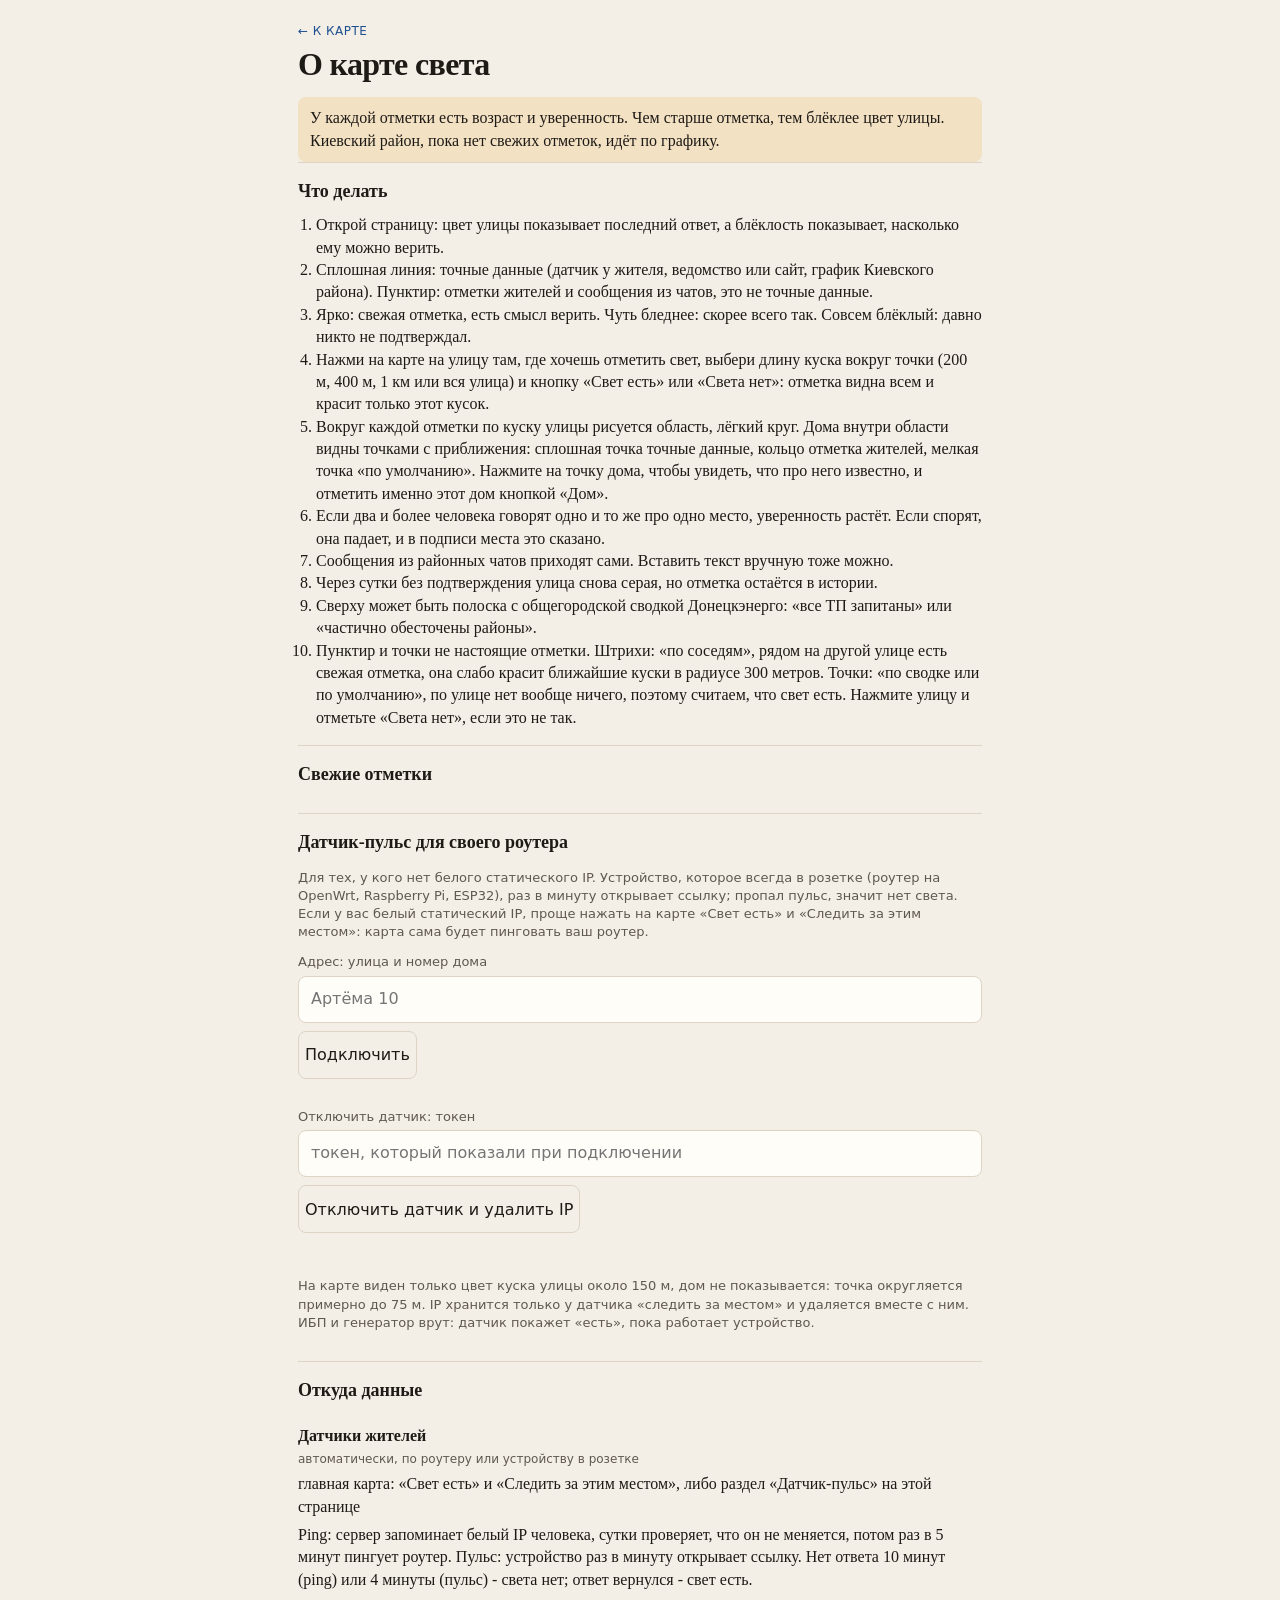
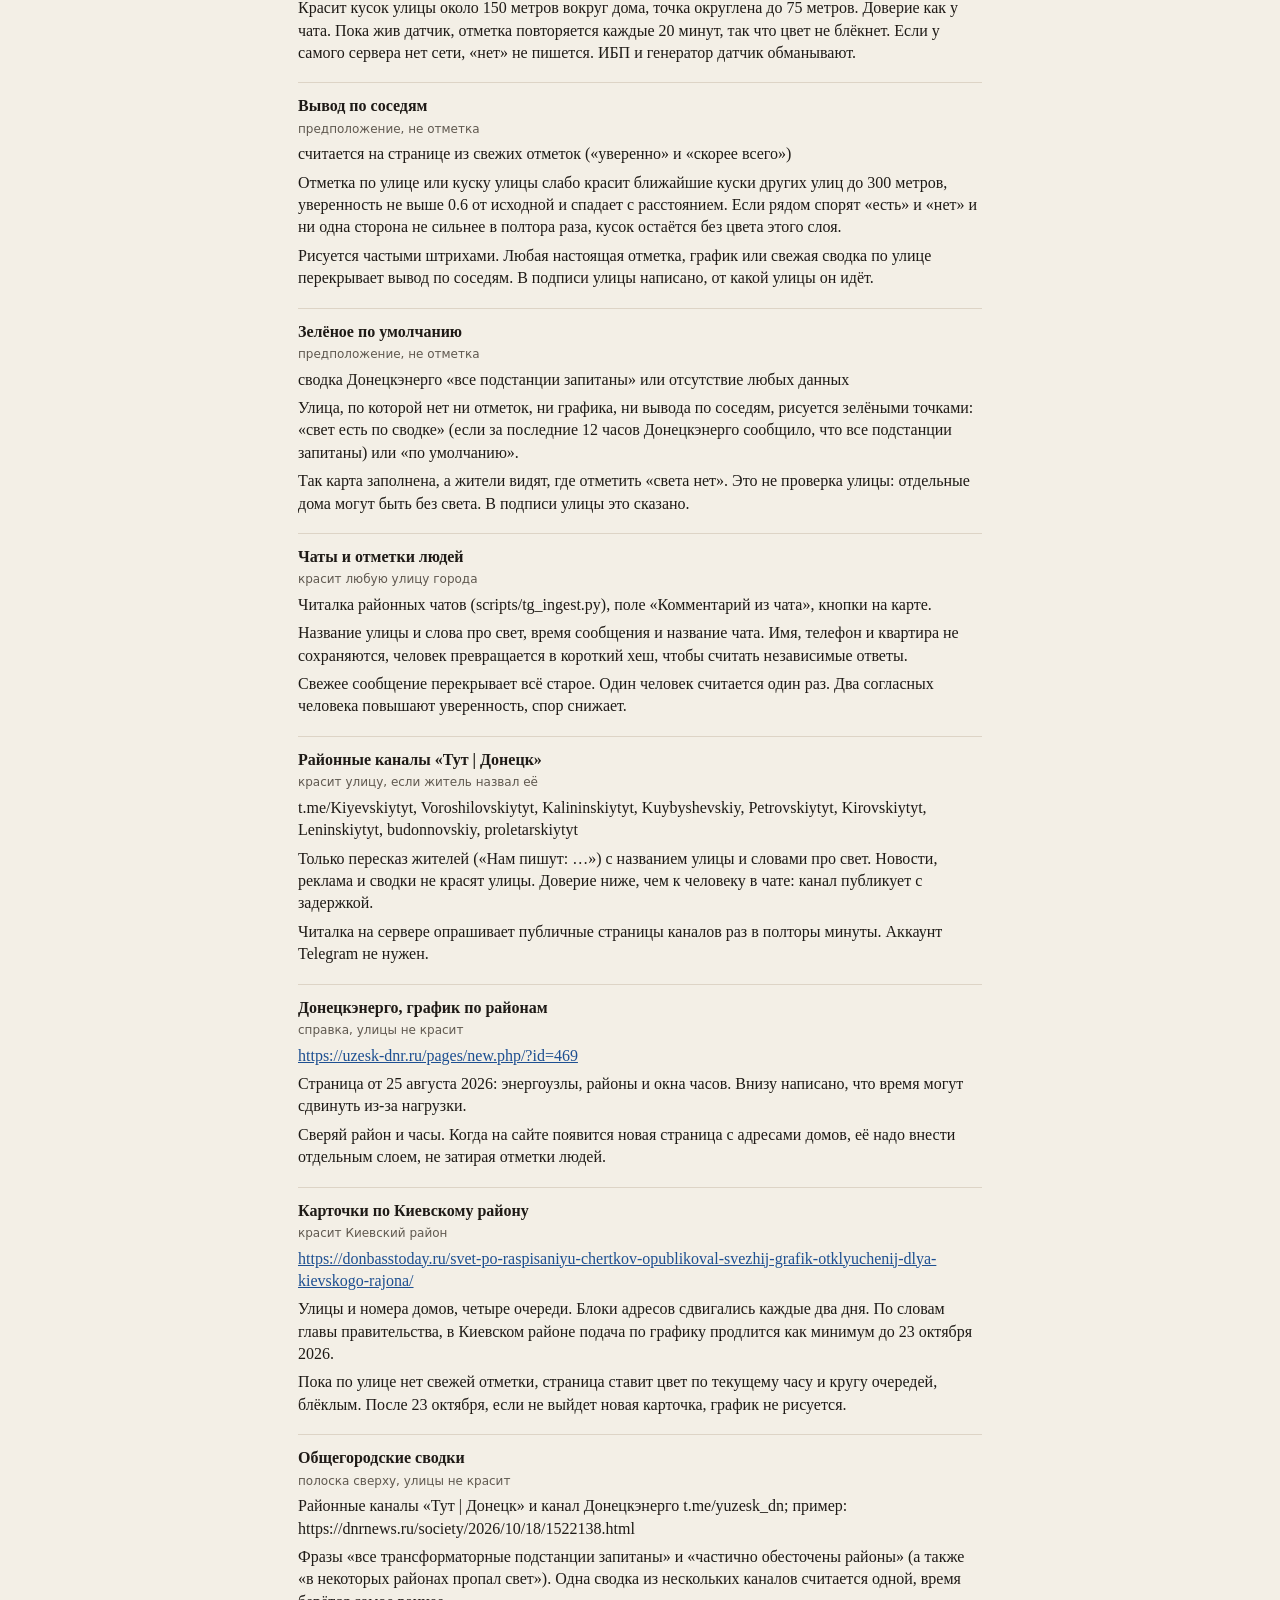
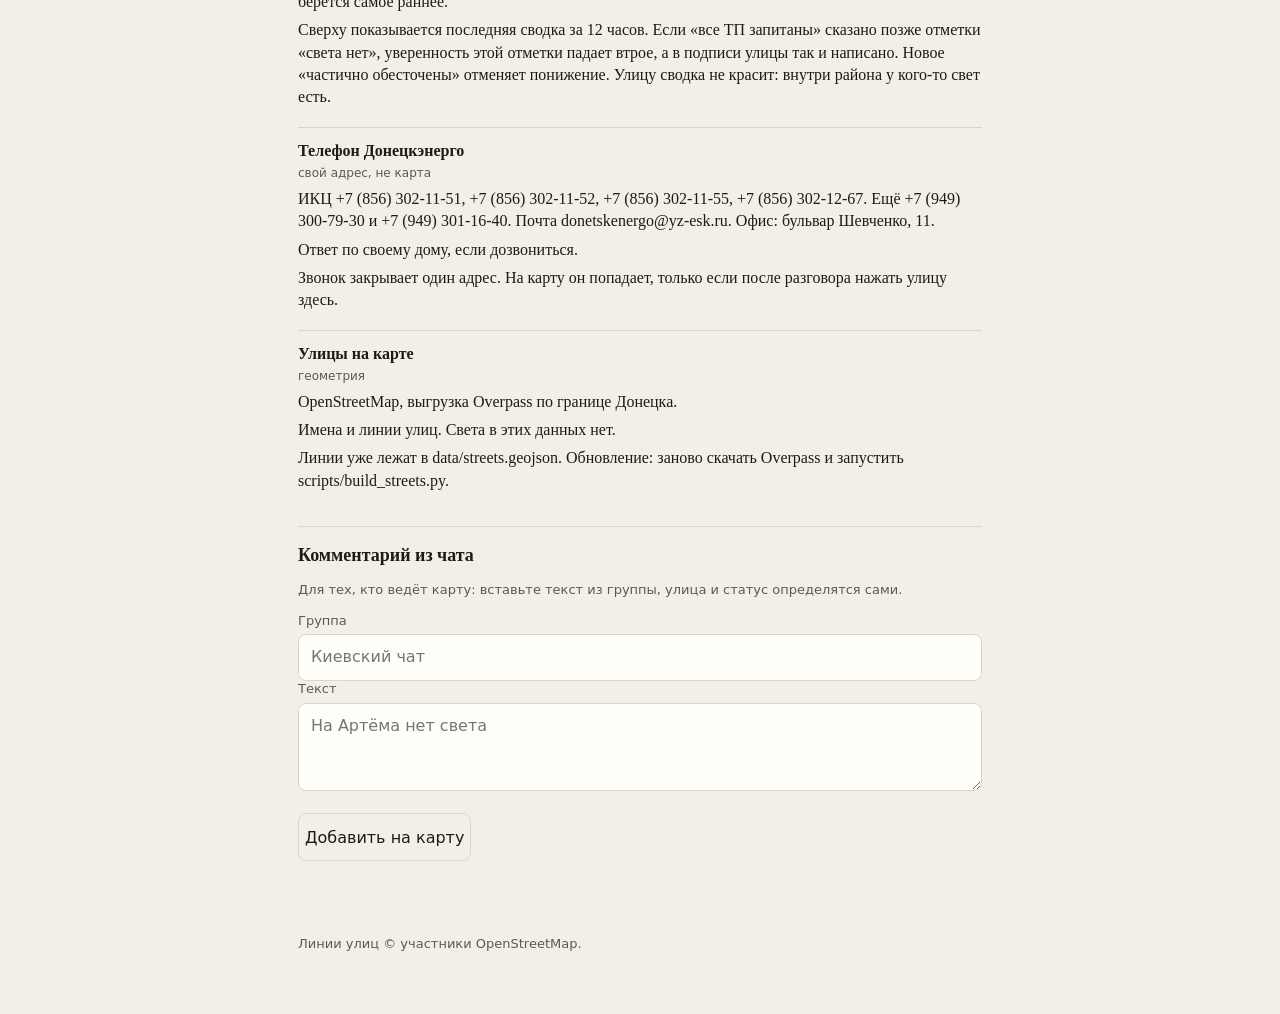
==== about.html @ 813cf858 "сплошная линия для точных данных, пунктир для слов жителей и чатов; области отметок и дома точками О" ====
<!DOCTYPE html>
<html lang="ru">
<head>
  <meta charset="utf-8">
  <meta name="viewport" content="width=device-width, initial-scale=1">
  <meta name="yandex-verification" content="28be99af0fad154b">
  <title>О карте света — Донецк</title>
  <link rel="icon" type="image/png" sizes="120x120" href="/favicon-120.png">
  <link rel="apple-touch-icon" href="/apple-touch-icon.png">
  <link rel="stylesheet" href="styles.css?v=16">
  <script>
    (function(m,e,t,r,i,k,a){m[i]=m[i]||function(){(m[i].a=m[i].a||[]).push(arguments)};
    m[i].l=1*new Date();
    for (var j=0;j<document.scripts.length;j++){if(document.scripts[j].src===r){return;}}
    k=e.createElement(t),a=e.getElementsByTagName(t)[0],k.async=1,k.src=r,a.parentNode.insertBefore(k,a)})
    (window,document,"script","https://mc.yandex.ru/metrika/tag.js","ym");
    ym(113728535,"init",{clickmap:true,trackLinks:true,accurateTrackBounce:true});
  </script>
  <noscript><div><img src="https://mc.yandex.ru/watch/113728535" style="position:absolute;left:-9999px" alt=""></div></noscript>
</head>
<body class="page">
  <article class="about">
    <p class="eyebrow"><a href="./">← К карте</a></p>
    <h1>О карте света</h1>
    <p id="banner" class="banner"></p>

    <section class="block">
      <h2>Что делать</h2>
      <ol id="steps"></ol>
    </section>

    <section class="block">
      <h2>Свежие отметки</h2>
      <ul id="feed" class="feed"></ul>
    </section>

    <section class="block" id="sensor-block">
      <h2>Датчик-пульс для своего роутера</h2>
      <p class="note">Для тех, у кого нет белого статического IP. Устройство, которое всегда в розетке (роутер на OpenWrt, Raspberry Pi, ESP32), раз в минуту открывает ссылку; пропал пульс, значит нет света. Если у вас белый статический IP, проще нажать на карте «Свет есть» и «Следить за этим местом»: карта сама будет пинговать ваш роутер. <span id="sensor-count"></span></p>
      <label class="field" for="sensor-address">Адрес: улица и номер дома</label>
      <input id="sensor-address" type="text" placeholder="Артёма 10" autocomplete="off">
      <button id="sensor-add" type="button" class="btn ghost">Подключить</button>
      <div id="sensor-result" class="note"></div>
      <label class="field" for="sensor-token">Отключить датчик: токен</label>
      <input id="sensor-token" type="text" placeholder="токен, который показали при подключении" autocomplete="off">
      <button id="sensor-remove" type="button" class="btn ghost">Отключить датчик и удалить IP</button>
      <p id="sensor-remove-note" class="note"></p>
      <p class="note">На карте виден только цвет куска улицы около 150 м, дом не показывается: точка округляется примерно до 75 м. IP хранится только у датчика «следить за местом» и удаляется вместе с ним. ИБП и генератор врут: датчик покажет «есть», пока работает устройство.</p>
    </section>

    <section class="block">
      <h2>Откуда данные</h2>
      <div id="sources"></div>
    </section>

    <section class="block">
      <h2>Комментарий из чата</h2>
      <p class="note">Для тех, кто ведёт карту: вставьте текст из группы, улица и статус определятся сами.</p>
      <label class="field" for="source">Группа</label>
      <input id="source" type="text" placeholder="Киевский чат" autocomplete="off">
      <label class="field" for="comment">Текст</label>
      <textarea id="comment" rows="3" placeholder="На Артёма нет света"></textarea>
      <button id="send-comment" type="button" class="btn ghost">Добавить на карту</button>
      <p id="comment-note" class="note"></p>
    </section>

    <p class="foot">Линии улиц © участники OpenStreetMap.</p>
  </article>
  <script src="about.js?v=3"></script>
</body>
</html>
---- styles.css ----
:root {
  color-scheme: light;
  --bg: #f3efe6;
  --ink: #1e1a16;
  --muted: #5f584f;
  --line: #ddd4c6;
  --on: #1b7f4e;
  --off: #b42318;
  --pick: #1d4f91;
  --card: #fffdf8;
}

* { box-sizing: border-box; }

html, body {
  margin: 0;
  height: 100%;
  font: 16px/1.4 "Iowan Old Style", Palatino, "Palatino Linotype", Georgia, serif;
  color: var(--ink);
  background: var(--bg);
}

body {
  display: flex;
  min-height: 100%;
}

#map {
  position: relative;
  flex: 1;
  min-width: 0;
  background: #d7d1c6;
}

.maplibregl-map { font: inherit; }
.legend-overlay {
  position: absolute;
  z-index: 2;
  left: 8px;
  bottom: 28px;
}

aside {
  width: 340px;
  flex: none;
  overflow: auto;
  border-left: 1px solid var(--line);
  background: var(--bg);
}

.mast, .block { padding: 16px 18px; }
.block { border-top: 1px solid var(--line); }

.eyebrow {
  margin: 0;
  color: var(--muted);
  font: 12px/1.2 ui-sans-serif, system-ui, sans-serif;
  letter-spacing: 0.04em;
  text-transform: uppercase;
}

h1 {
  margin: 4px 0 10px;
  font-size: 32px;
  font-weight: 600;
  letter-spacing: -0.02em;
}

h2 {
  margin: 0 0 10px;
  font-size: 18px;
  font-weight: 600;
}

.banner {
  margin: 0;
  padding: 10px 12px;
  background: #f3e1c4;
  border-radius: 8px;
}

.bulletin {
  margin: 8px 0 0;
  padding: 10px 12px;
  border-radius: 8px;
  font: 14px/1.4 ui-sans-serif, system-ui, sans-serif;
}
.bulletin[hidden] { display: none; }
.bulletin.on { background: #dcefe3; color: #12532f; }
.bulletin.off { background: #fbe2dc; color: #7a1d14; }

.field {
  display: block;
  margin-bottom: 6px;
  font: 13px/1.2 ui-sans-serif, system-ui, sans-serif;
  color: var(--muted);
}

input[type="text"],
textarea,
input[type="search"] {
  width: 100%;
  padding: 12px 12px;
  border: 1px solid var(--line);
  border-radius: 8px;
  background: var(--card);
  color: var(--ink);
  font: 16px/1.3 ui-sans-serif, system-ui, sans-serif;
}

textarea {
  resize: vertical;
  margin-bottom: 8px;
}

.results {
  list-style: none;
  margin: 8px 0 0;
  padding: 0;
  border: 1px solid var(--line);
  border-radius: 8px;
  background: var(--card);
  max-height: 220px;
  overflow: auto;
}

.results button {
  width: 100%;
  text-align: left;
  padding: 10px 12px;
  border: 0;
  border-bottom: 1px solid var(--line);
  background: transparent;
  color: var(--ink);
  font: 15px/1.3 ui-sans-serif, system-ui, sans-serif;
  cursor: pointer;
}

.results li:last-child button { border-bottom: 0; }
.results button:hover { background: #f6f1e7; }

.picked { margin: 12px 0; font-size: 18px; }

.actions, .row {
  display: flex;
  gap: 8px;
}

.btn {
  flex: 1;
  min-height: 48px;
  border-radius: 8px;
  border: 1px solid transparent;
  font: 16px/1.2 ui-sans-serif, system-ui, sans-serif;
  cursor: pointer;
}

.btn:disabled {
  opacity: 1;
  cursor: default;
  background: #e7e1d6;
  color: #8a8178;
  border-color: var(--line);
}
.btn.on { background: var(--on); color: white; }
.btn.off { background: var(--off); color: white; }
.btn.on:disabled,
.btn.off:disabled {
  background: #e7e1d6;
  color: #8a8178;
  border-color: var(--line);
}
.btn.ghost {
  margin-top: 8px;
  background: transparent;
  border-color: var(--line);
  color: var(--ink);
}

.note, .foot {
  color: var(--muted);
  font: 13px/1.4 ui-sans-serif, system-ui, sans-serif;
}

.note { min-height: 1.4em; }

/* Подключение датчика на странице «О карте» */
.modes { margin: 12px 0 0; padding: 0; border: 0; }
.modes label { display: block; margin-bottom: 8px; font: 14px/1.4 ui-sans-serif, system-ui, sans-serif; }
.modes input { margin-right: 4px; }
#sensor-block .field { margin-top: 12px; }
#sensor-result pre {
  margin: 8px 0;
  padding: 10px 12px;
  border: 1px solid var(--line);
  border-radius: 8px;
  background: var(--card);
  color: var(--ink);
  font: 13px/1.4 ui-monospace, Menlo, monospace;
  white-space: pre-wrap;
  word-break: break-all;
}

.feed, ol { margin: 0; padding-left: 18px; }
.feed { list-style: none; padding: 0; }
.feed li { padding: 8px 0; border-bottom: 1px solid var(--line); }
.feed li:last-child { border-bottom: 0; }

.dot {
  display: inline-block;
  width: 10px;
  height: 10px;
  border-radius: 50%;
  margin-right: 6px;
}
.dot.on { background: var(--on); }
.dot.off { background: var(--off); }
.dot.likely { opacity: 0.75; }
.dot.stale { opacity: 0.4; }

.source {
  padding: 12px 0;
  border-bottom: 1px solid var(--line);
}
.source:last-child { border-bottom: 0; }
.source h3 { margin: 0 0 4px; font-size: 16px; }
.kind {
  margin: 0 0 6px;
  color: var(--muted);
  font: 12px/1.3 ui-sans-serif, system-ui, sans-serif;
}
.source p { margin: 0 0 6px; }
.source a { color: var(--pick); }

.legend {
  display: flex;
  flex-wrap: wrap;
  max-width: 420px;
  gap: 6px 10px;
  align-items: center;
  background: var(--card);
  border: 1px solid var(--line);
  border-radius: 8px;
  padding: 6px 8px;
  font: 13px/1.2 ui-sans-serif, system-ui, sans-serif;
}
.swatch { width: 18px; height: 4px; display: inline-block; margin-right: 4px; vertical-align: middle; }
.swatch.on { background: var(--on); }
.swatch.off { background: var(--off); }
.swatch.none { background: #8d867c; }
.swatch.pick { background: var(--pick); }
.swatch.nbr { background: repeating-linear-gradient(90deg, #5f584f 0 3px, transparent 3px 6px); }
.swatch.solid { background: #5f584f; }
.swatch.dash { background: repeating-linear-gradient(90deg, #5f584f 0 7px, transparent 7px 10px); }
.swatch.base { background: radial-gradient(circle, var(--on) 1.4px, transparent 1.8px) 0 50% / 5px 4px repeat-x; }
.swatch.fade { background: linear-gradient(90deg, var(--on), var(--off)); opacity: 0.4; }

/* Карточка отметки поверх карты. Высоты заданы, чтобы ничего не прыгало. */
.card {
  position: absolute;
  z-index: 3;
  top: 10px;
  left: 56px;
  width: min(360px, calc(100% - 66px));
  padding: 12px;
  background: var(--card);
  border: 1px solid var(--line);
  border-radius: 12px;
  box-shadow: 0 4px 18px rgba(30, 26, 22, 0.18);
}

.search { position: relative; display: flex; gap: 8px; }
.search input { flex: 1; min-width: 0; }
.search .btn { flex: none; min-height: 0; margin: 0; padding: 0 12px; font-size: 14px; }

.card .results {
  position: absolute;
  z-index: 4;
  top: 100%;
  left: 0;
  right: 0;
  margin-top: 4px;
  box-shadow: 0 6px 18px rgba(30, 26, 22, 0.2);
}

.card .picked {
  margin: 10px 0 8px;
  min-height: 2.6em;
  font-size: 16px;
  line-height: 1.3;
}

.chips { display: flex; gap: 6px; margin-bottom: 8px; }
.chips button {
  flex: 1;
  padding: 7px 4px;
  border: 1px solid var(--line);
  border-radius: 8px;
  background: transparent;
  color: var(--ink);
  font: 13px/1.2 ui-sans-serif, system-ui, sans-serif;
  cursor: pointer;
}
.chips button.on { background: var(--pick); border-color: var(--pick); color: white; }

.houses {
  display: flex;
  align-items: center;
  gap: 6px;
  margin-bottom: 8px;
  font: 14px/1.2 ui-sans-serif, system-ui, sans-serif;
  color: var(--muted);
}
.houses input[type="text"] { width: 64px; padding: 8px; font-size: 15px; text-align: center; }
.card .houses .btn { flex: 1; min-height: 0; margin: 0; padding: 9px 8px; font-size: 14px; }

.card .btn { min-height: 44px; }
.card .note { height: 5.6em; margin: 8px 0 0; overflow: auto; }

.bulletin.strip,
#map > .bulletin {
  position: absolute;
  z-index: 2;
  top: 10px;
  right: 10px;
  max-width: 300px;
  margin: 0;
  box-shadow: 0 4px 18px rgba(30, 26, 22, 0.18);
}

/* Правая панель: только контакты, ничего не меняется на лету. */
.pills { display: flex; flex-wrap: wrap; gap: 8px; }
.pill {
  padding: 8px 12px;
  border: 1px solid var(--line);
  border-radius: 999px;
  background: var(--card);
  color: var(--pick);
  font: 14px/1.2 ui-sans-serif, system-ui, sans-serif;
  text-decoration: none;
}
.hint {
  margin: 0 0 10px;
  color: var(--muted);
  font: 13px/1.4 ui-sans-serif, system-ui, sans-serif;
}
.call { padding: 9px 0; border-top: 1px solid var(--line); }
.call strong { display: block; margin-bottom: 4px; font-size: 15px; font-weight: 600; }
.phones { display: flex; flex-wrap: wrap; gap: 4px 14px; }
.phones a {
  color: var(--pick);
  font: 15px/1.5 ui-sans-serif, system-ui, sans-serif;
  text-decoration: none;
  white-space: nowrap;
}
.foot a { color: var(--pick); }

/* Страница «О карте» */
body.page { display: block; height: auto; }
.about { max-width: 720px; margin: 0 auto; padding: 24px 18px 48px; }
.about .eyebrow a { color: var(--pick); text-decoration: none; }
.about .block { padding-left: 0; padding-right: 0; }

.card .close { display: none; }

/* Датчик «следить за этим местом» в карточке */
.watch { margin-top: 8px; }
.watch[hidden] { display: none; }
.watch-text { margin: 0 0 8px; color: var(--muted); font: 13px/1.4 ui-sans-serif, system-ui, sans-serif; }
.watch .btn { margin-top: 0; min-height: 40px; }
.watch .btn[hidden] { display: none; }

/* Телефон: карта почти на весь экран. Пока улица не выбрана, сверху только поиск,
   после выбора карточка уходит вниз листом и не закрывает то, что нажали. */
@media (max-width: 800px) {
  body { flex-direction: column; height: auto; }
  #map { height: 88vh; height: 88svh; min-height: 460px; flex: none; }
  .card { top: 10px; left: 52px; width: calc(100% - 62px); padding: 8px; }
  .card .picked,
  .card .chips,
  .card .houses,
  .card .actions,
  .card .watch,
  .card .note { display: none; }
  .search .btn { min-height: 40px; }
  .search input { min-height: 40px; }

  #map.picking .card {
    top: auto;
    bottom: 8px;
    left: 8px;
    width: calc(100% - 16px);
    padding: 10px;
    padding-right: 40px;
  }
  #map.picking .card .picked { display: block; margin: 0 0 6px; min-height: 0; font-size: 15px; }
  #map.picking .card .chips,
  #map.picking .card .houses { display: flex; }
  #map.picking .card .actions { display: flex; }
  #map.picking .card .watch:not([hidden]) { display: block; }
  #map.picking .card .note { display: block; height: auto; min-height: 1.4em; max-height: 4.2em; font-size: 13px; }
  #map.picking .card .search { display: none; }
  #map.picking .card .close {
    display: block;
    position: absolute;
    top: 4px;
    right: 4px;
    width: 36px;
    height: 36px;
    border: 0;
    background: transparent;
    color: var(--muted);
    font-size: 26px;
    line-height: 1;
    cursor: pointer;
  }
  #map.picking .legend-overlay,
  #map.picking > .bulletin { display: none; }

  .card .btn { min-height: 40px; }
  .legend-overlay { bottom: 52px; font-size: 11px; line-height: 1.2; }
  .legend-overlay span:nth-child(n+6) { display: none; }
  .legend-overlay span { margin-right: 6px; }
  aside { width: auto; overflow: visible; border-left: 0; border-top: 1px solid var(--line); }
  #map > .bulletin { top: auto; right: auto; left: 10px; bottom: 56px; max-width: calc(100% - 20px); }
}
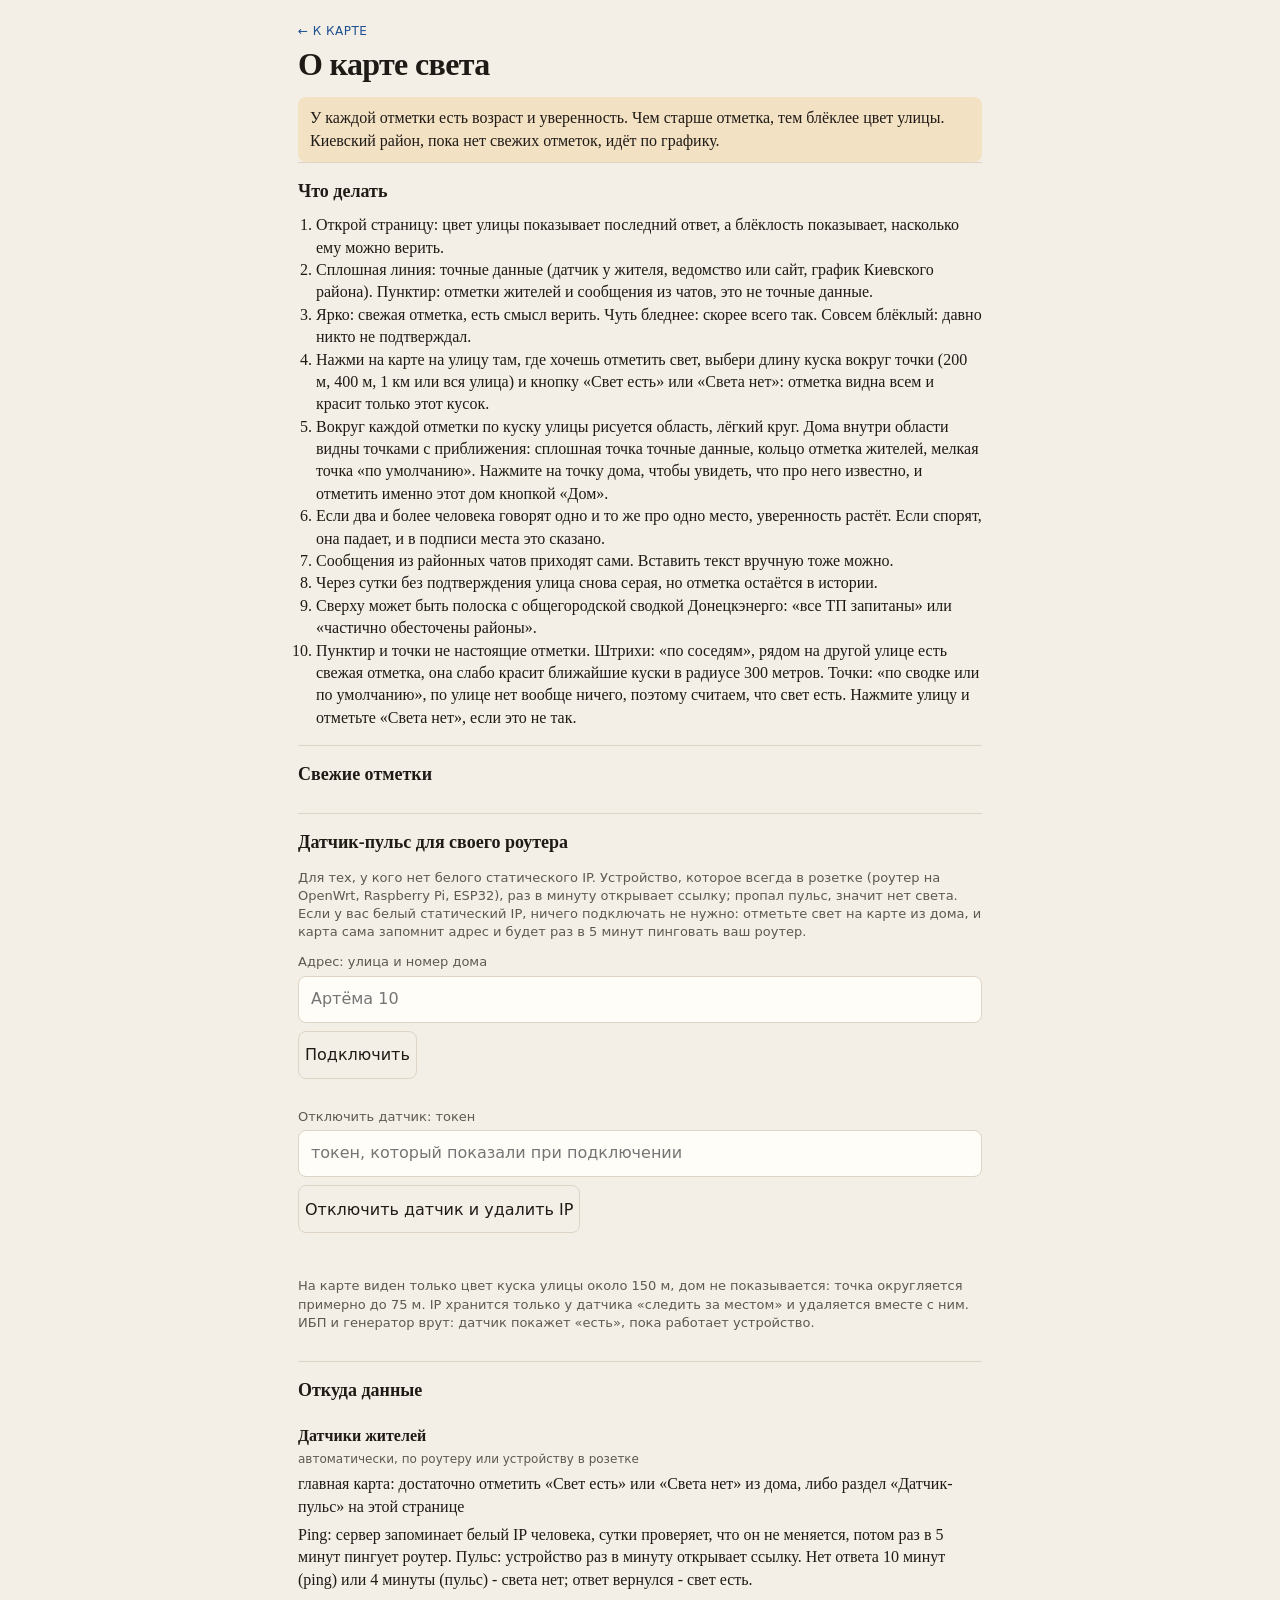
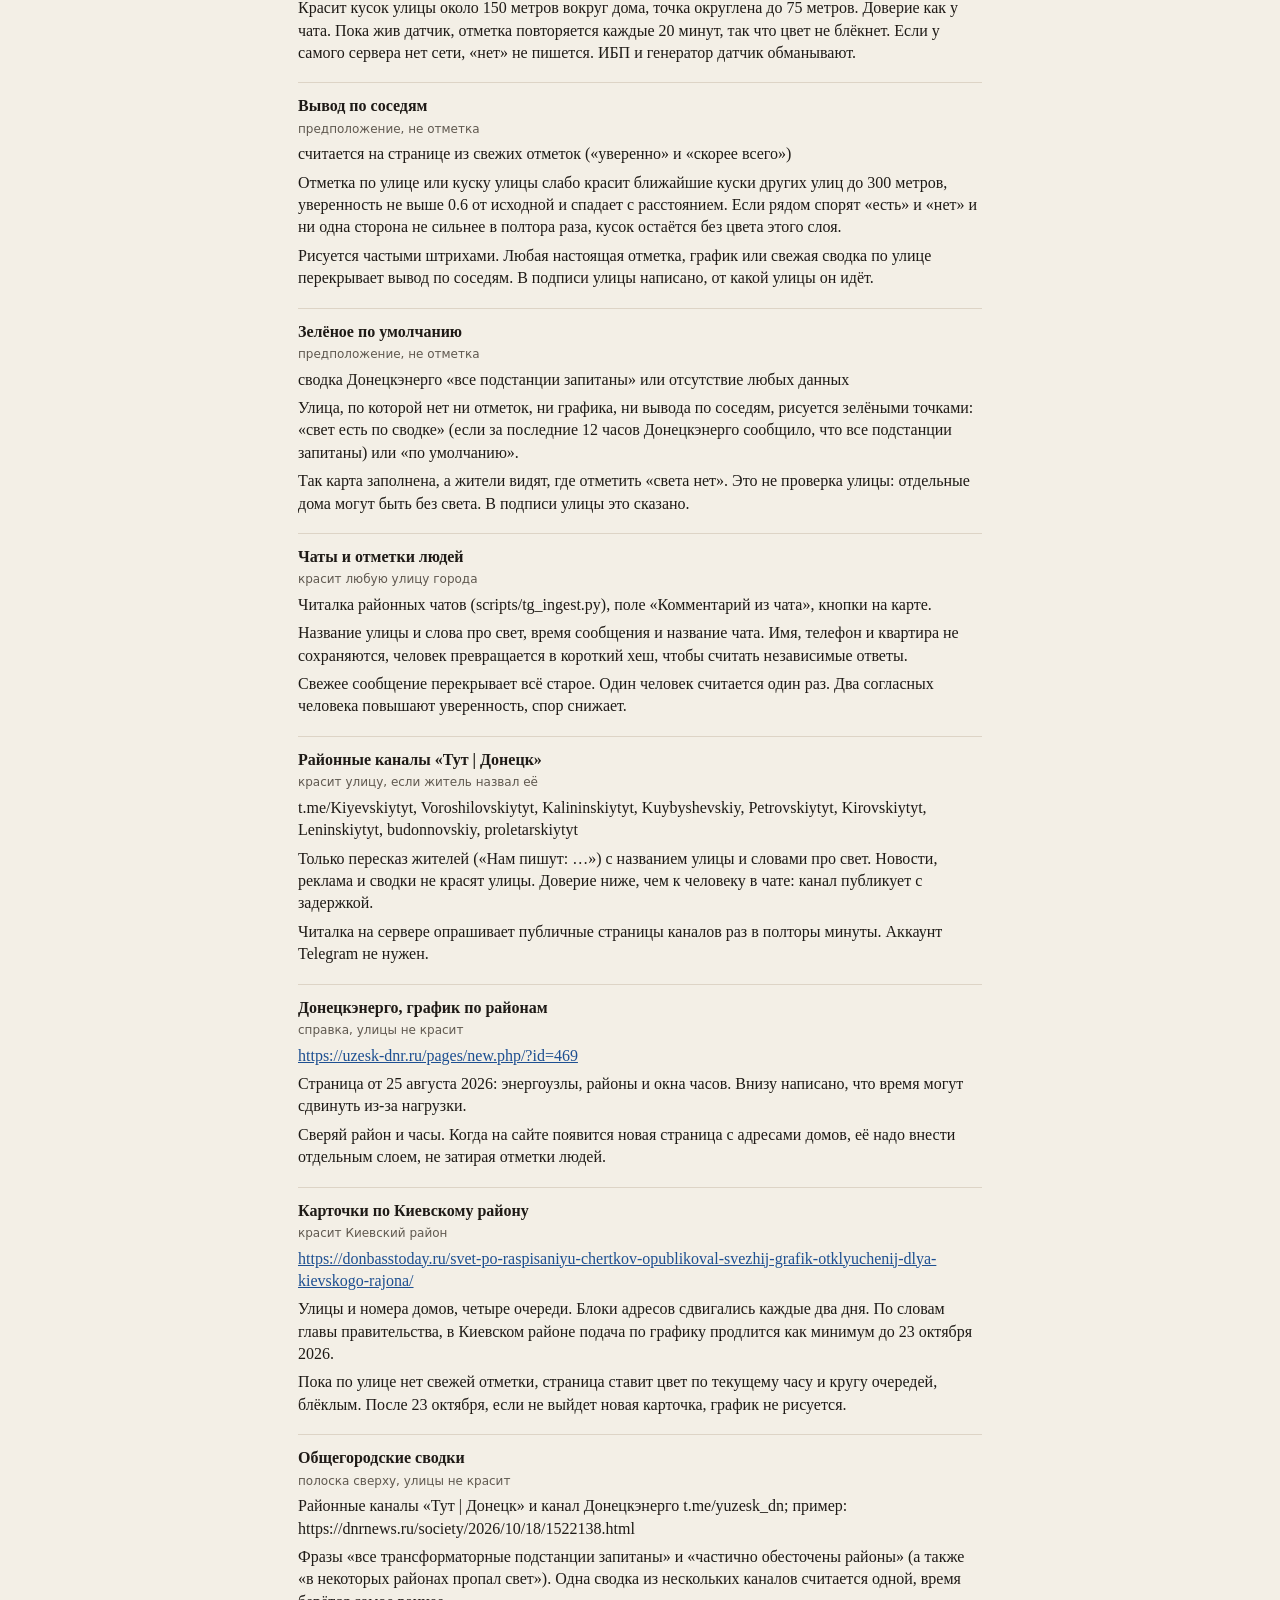
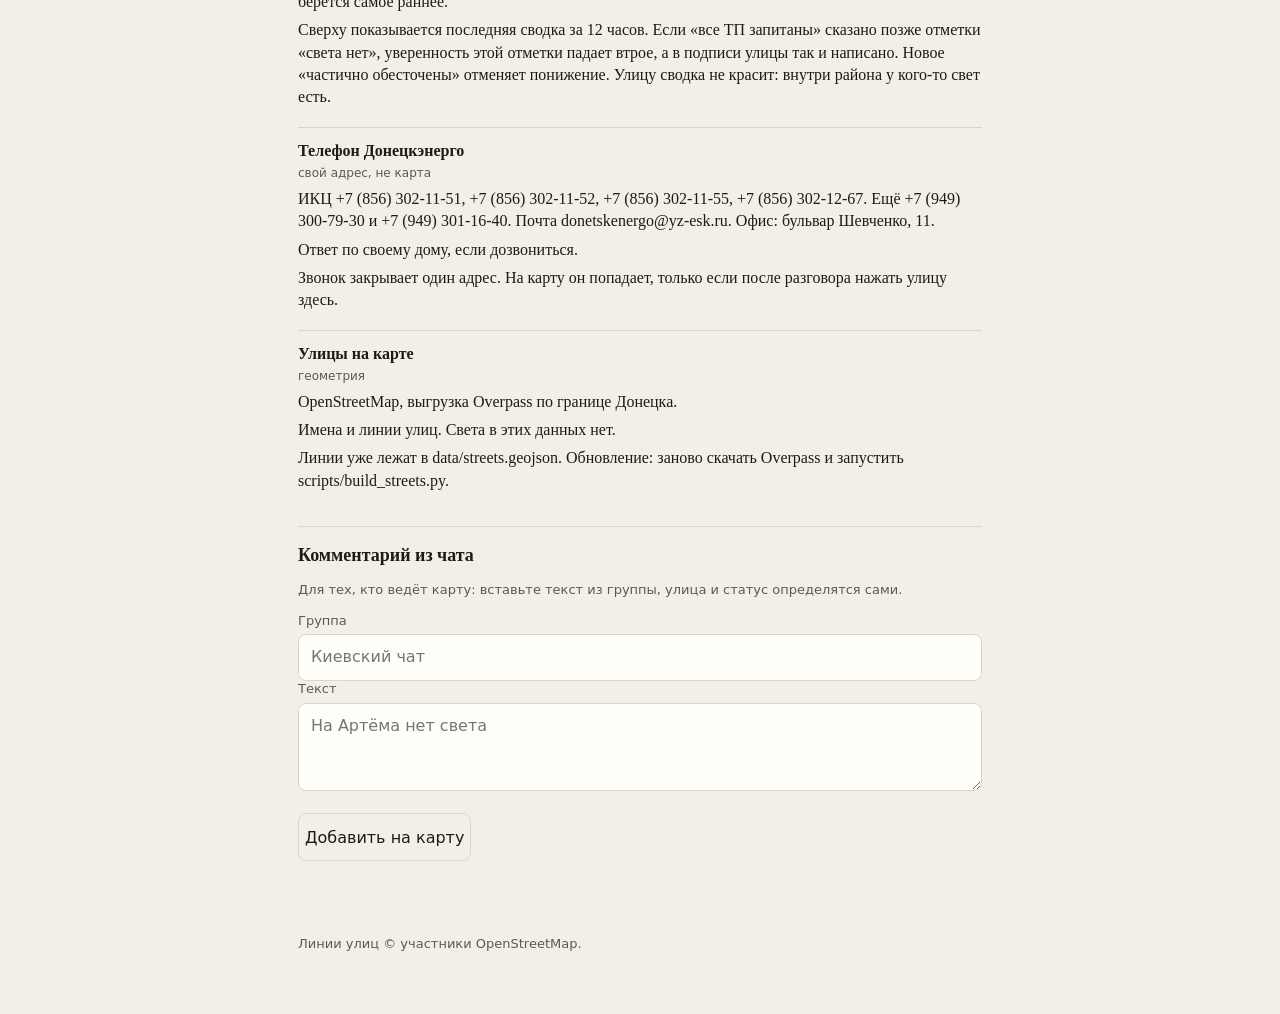
==== commit 5fcbc93e: "датчик подключается сам при отметке на карте, без вопроса и кнопки Отметка «Свет есть» или «Света не" ====
--- a/about.html
+++ b/about.html
@@ -36,7 +36,7 @@
 
     <section class="block" id="sensor-block">
       <h2>Датчик-пульс для своего роутера</h2>
-      <p class="note">Для тех, у кого нет белого статического IP. Устройство, которое всегда в розетке (роутер на OpenWrt, Raspberry Pi, ESP32), раз в минуту открывает ссылку; пропал пульс, значит нет света. Если у вас белый статический IP, проще нажать на карте «Свет есть» и «Следить за этим местом»: карта сама будет пинговать ваш роутер. <span id="sensor-count"></span></p>
+      <p class="note">Для тех, у кого нет белого статического IP. Устройство, которое всегда в розетке (роутер на OpenWrt, Raspberry Pi, ESP32), раз в минуту открывает ссылку; пропал пульс, значит нет света. Если у вас белый статический IP, ничего подключать не нужно: отметьте свет на карте из дома, и карта сама запомнит адрес и будет раз в 5 минут пинговать ваш роутер. <span id="sensor-count"></span></p>
       <label class="field" for="sensor-address">Адрес: улица и номер дома</label>
       <input id="sensor-address" type="text" placeholder="Артёма 10" autocomplete="off">
       <button id="sensor-add" type="button" class="btn ghost">Подключить</button>
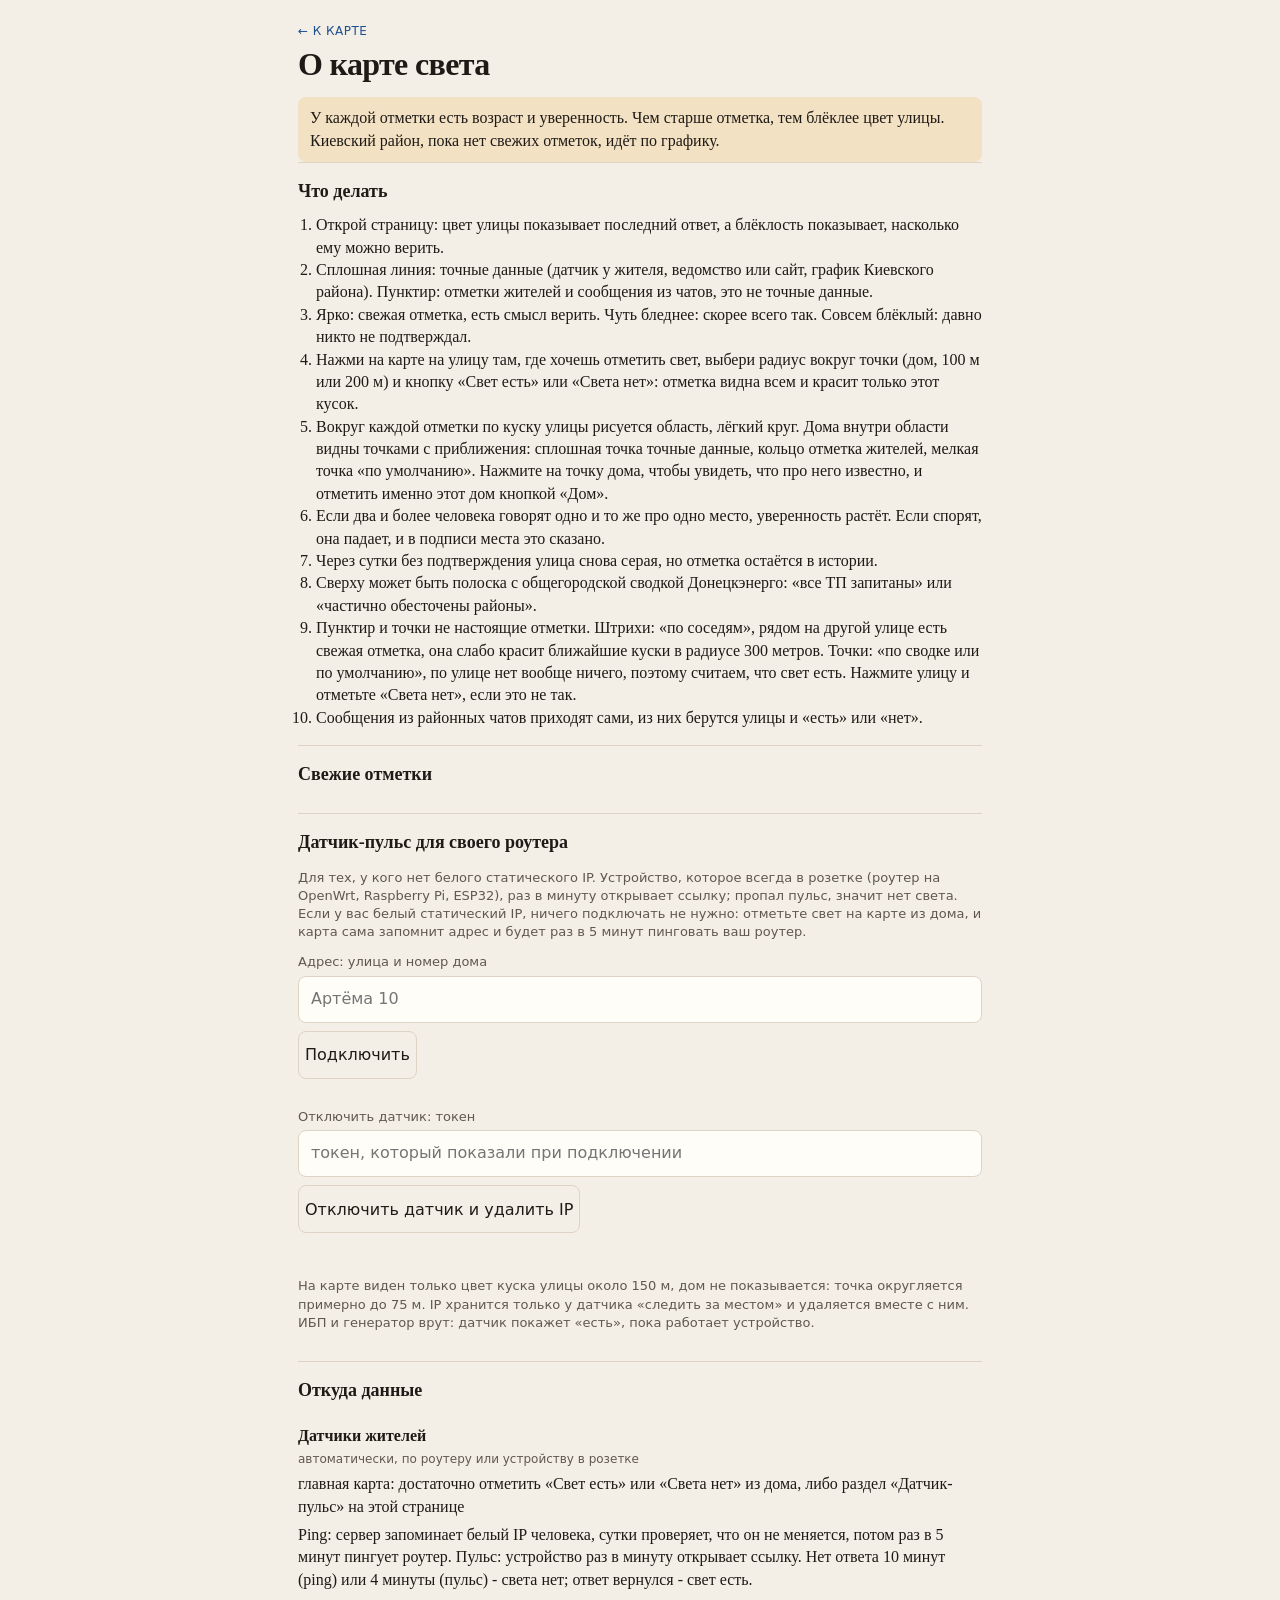
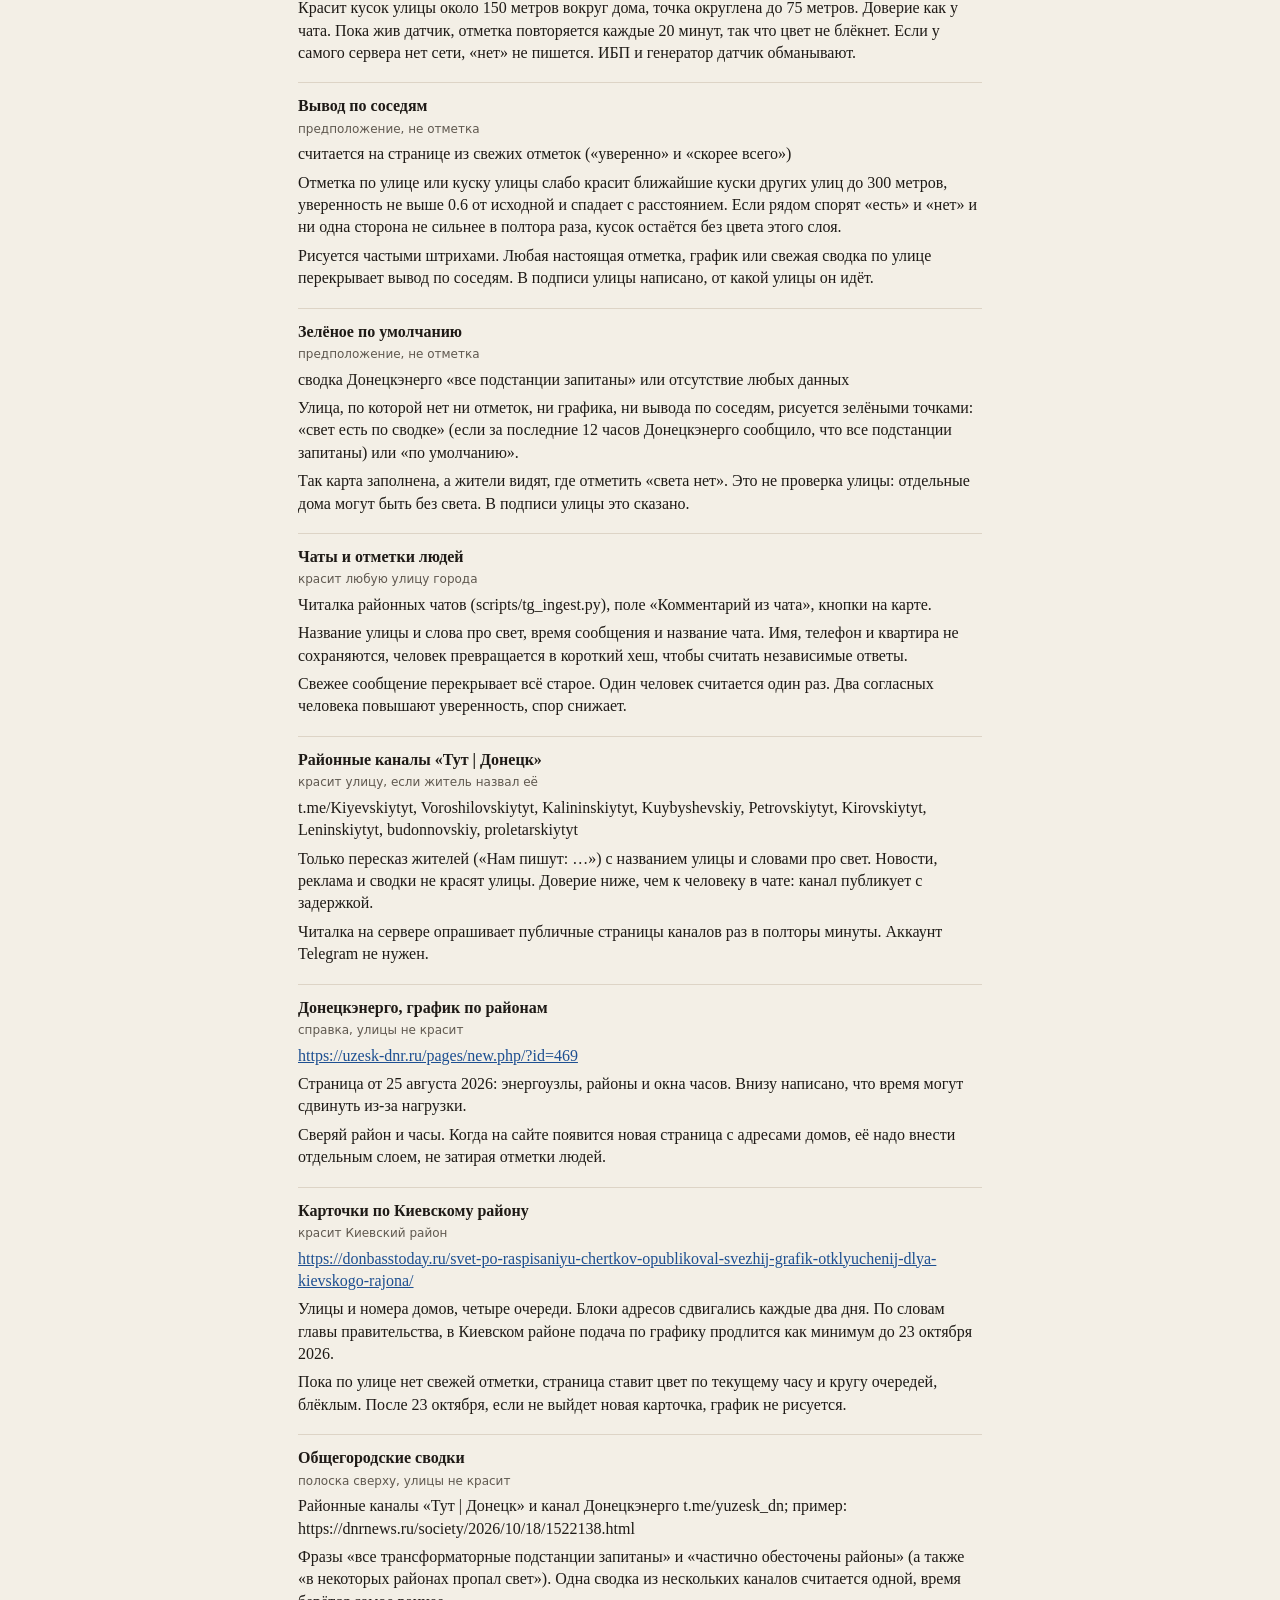
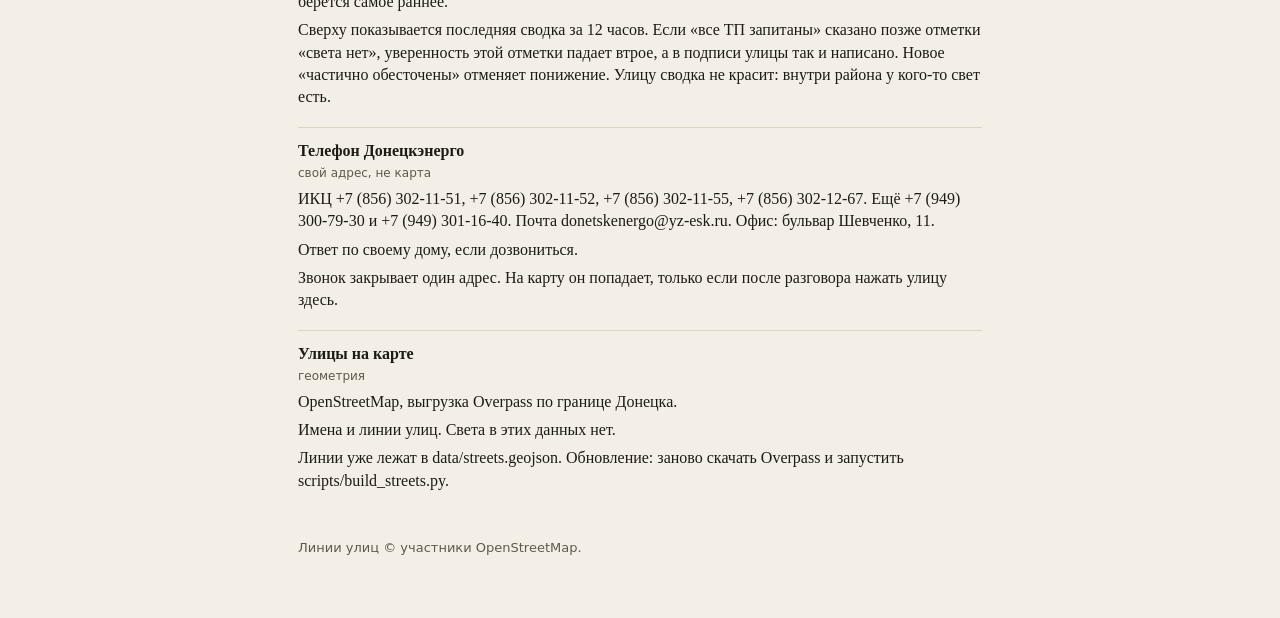
==== commit df4d0a90: "отметка только в радиусе до 200 м вокруг точки: убраны 1 км и вся улица, публичные комментарии отклю" ====
--- a/about.html
+++ b/about.html
@@ -7,7 +7,7 @@
   <title>О карте света — Донецк</title>
   <link rel="icon" type="image/png" sizes="120x120" href="/favicon-120.png">
   <link rel="apple-touch-icon" href="/apple-touch-icon.png">
-  <link rel="stylesheet" href="styles.css?v=16">
+  <link rel="stylesheet" href="styles.css?v=19">
   <script>
     (function(m,e,t,r,i,k,a){m[i]=m[i]||function(){(m[i].a=m[i].a||[]).push(arguments)};
     m[i].l=1*new Date();
@@ -53,19 +53,8 @@
       <div id="sources"></div>
     </section>
 
-    <section class="block">
-      <h2>Комментарий из чата</h2>
-      <p class="note">Для тех, кто ведёт карту: вставьте текст из группы, улица и статус определятся сами.</p>
-      <label class="field" for="source">Группа</label>
-      <input id="source" type="text" placeholder="Киевский чат" autocomplete="off">
-      <label class="field" for="comment">Текст</label>
-      <textarea id="comment" rows="3" placeholder="На Артёма нет света"></textarea>
-      <button id="send-comment" type="button" class="btn ghost">Добавить на карту</button>
-      <p id="comment-note" class="note"></p>
-    </section>
-
     <p class="foot">Линии улиц © участники OpenStreetMap.</p>
   </article>
-  <script src="about.js?v=3"></script>
+  <script src="about.js?v=4"></script>
 </body>
 </html>
--- a/styles.css
+++ b/styles.css
@@ -49,6 +49,7 @@
 }
 
 .mast, .block { padding: 16px 18px; }
+.mast-note { margin: 6px 0 0; color: var(--muted); font: 12px/1.35 ui-sans-serif, system-ui, sans-serif; }
 .block { border-top: 1px solid var(--line); }
 
 .eyebrow {
@@ -362,6 +363,39 @@
 .about .block { padding-left: 0; padding-right: 0; }
 
 .card .close { display: none; }
+
+/* Свернуть окно: остаётся одна кнопка, вид карты открыт */
+.fold {
+  position: absolute;
+  top: 8px;
+  right: 8px;
+  z-index: 5;
+  min-width: 32px;
+  height: 32px;
+  padding: 0 10px;
+  border: 1px solid var(--line);
+  border-radius: 8px;
+  background: var(--card);
+  color: var(--ink);
+  font: 600 18px/1 ui-sans-serif, system-ui, sans-serif;
+  cursor: pointer;
+}
+.card:not(.folded) .search { padding-right: 40px; }
+.card.folded,
+#map.picking .card.folded {
+  top: 10px;
+  bottom: auto;
+  left: 56px;
+  width: auto;
+  padding: 4px;
+}
+.card.folded > :not(.fold) { display: none !important; }
+.card.folded .fold {
+  position: static;
+  height: 36px;
+  padding: 0 14px;
+  font: 14px/1 ui-sans-serif, system-ui, sans-serif;
+}
 
 /* Датчик «следить за этим местом» в карточке */
 .watch { margin-top: 8px; }
@@ -400,6 +434,8 @@
   #map.picking .card .watch:not([hidden]) { display: block; }
   #map.picking .card .note { display: block; height: auto; min-height: 1.4em; max-height: 4.2em; font-size: 13px; }
   #map.picking .card .search { display: none; }
+  #map.picking .card .fold { right: 46px; top: 6px; }
+  #map.picking .card.folded { top: auto; bottom: 8px; left: 8px; }
   #map.picking .card .close {
     display: block;
     position: absolute;
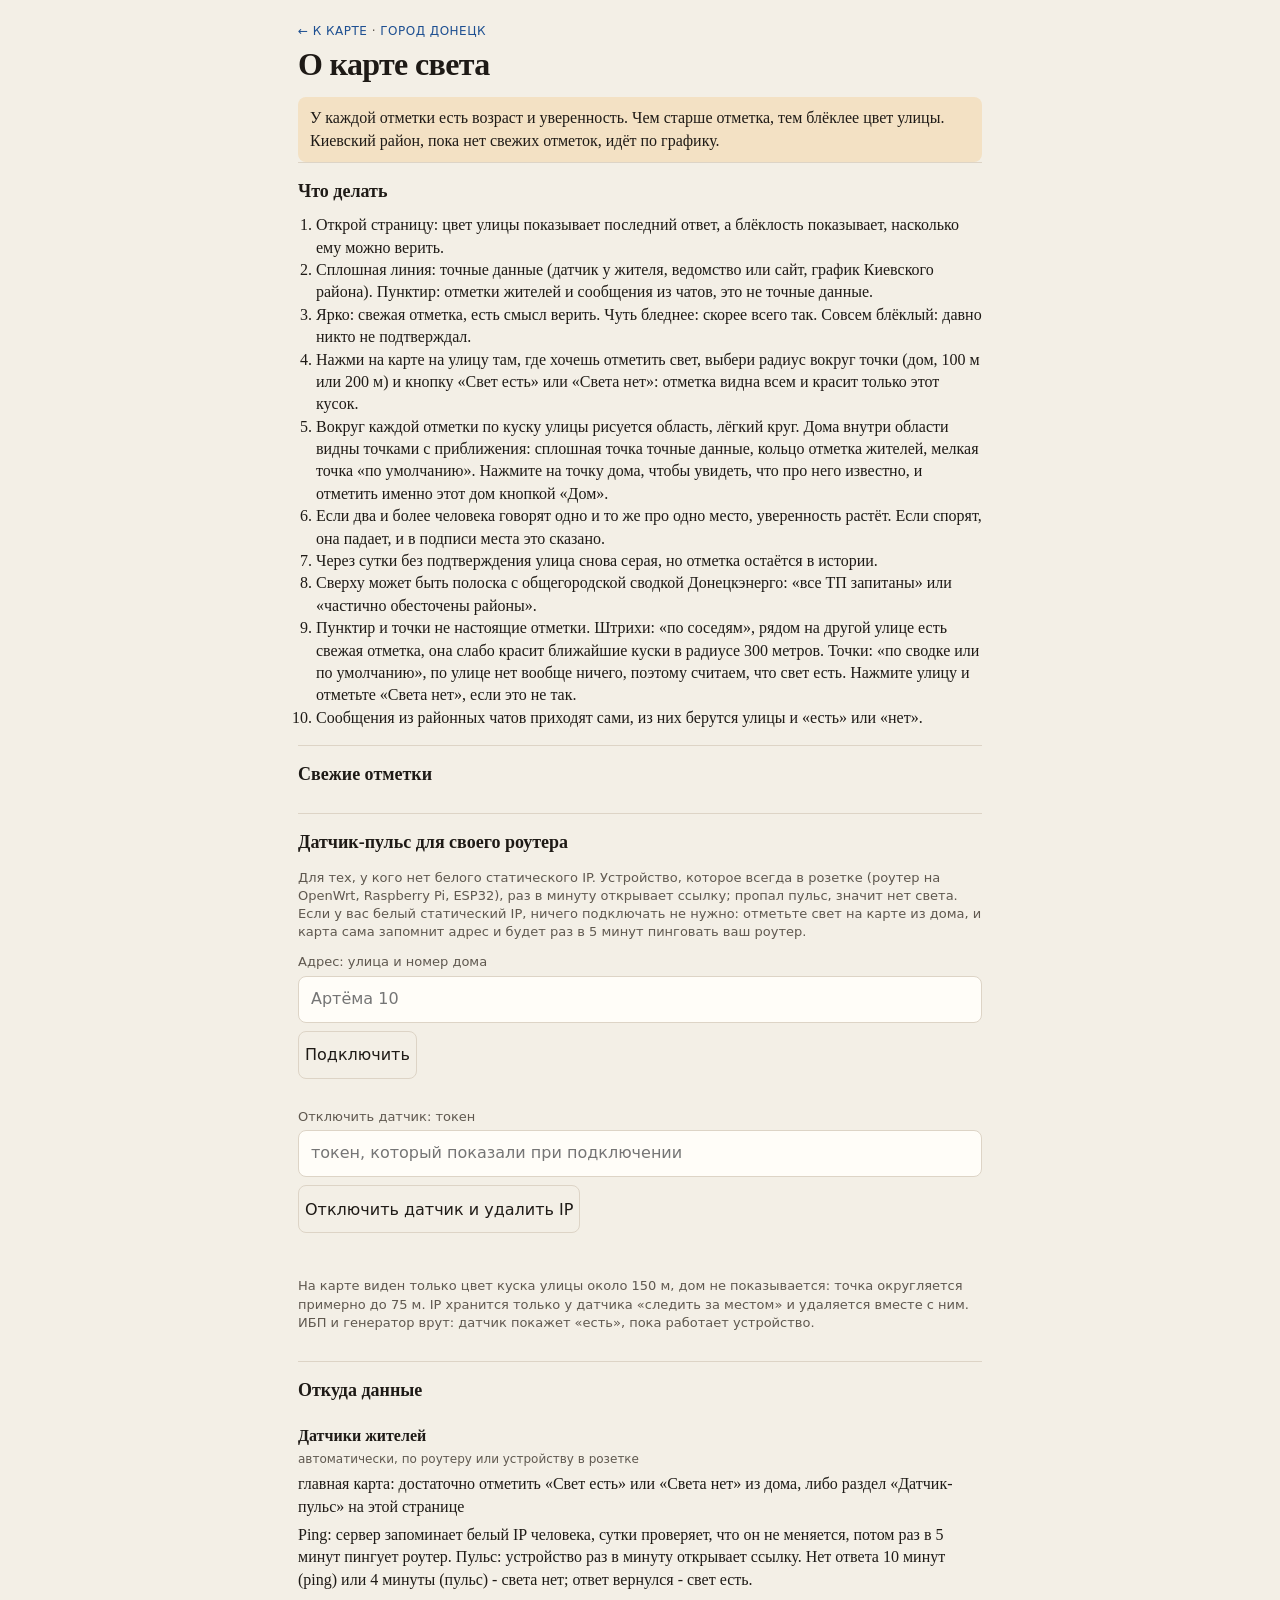
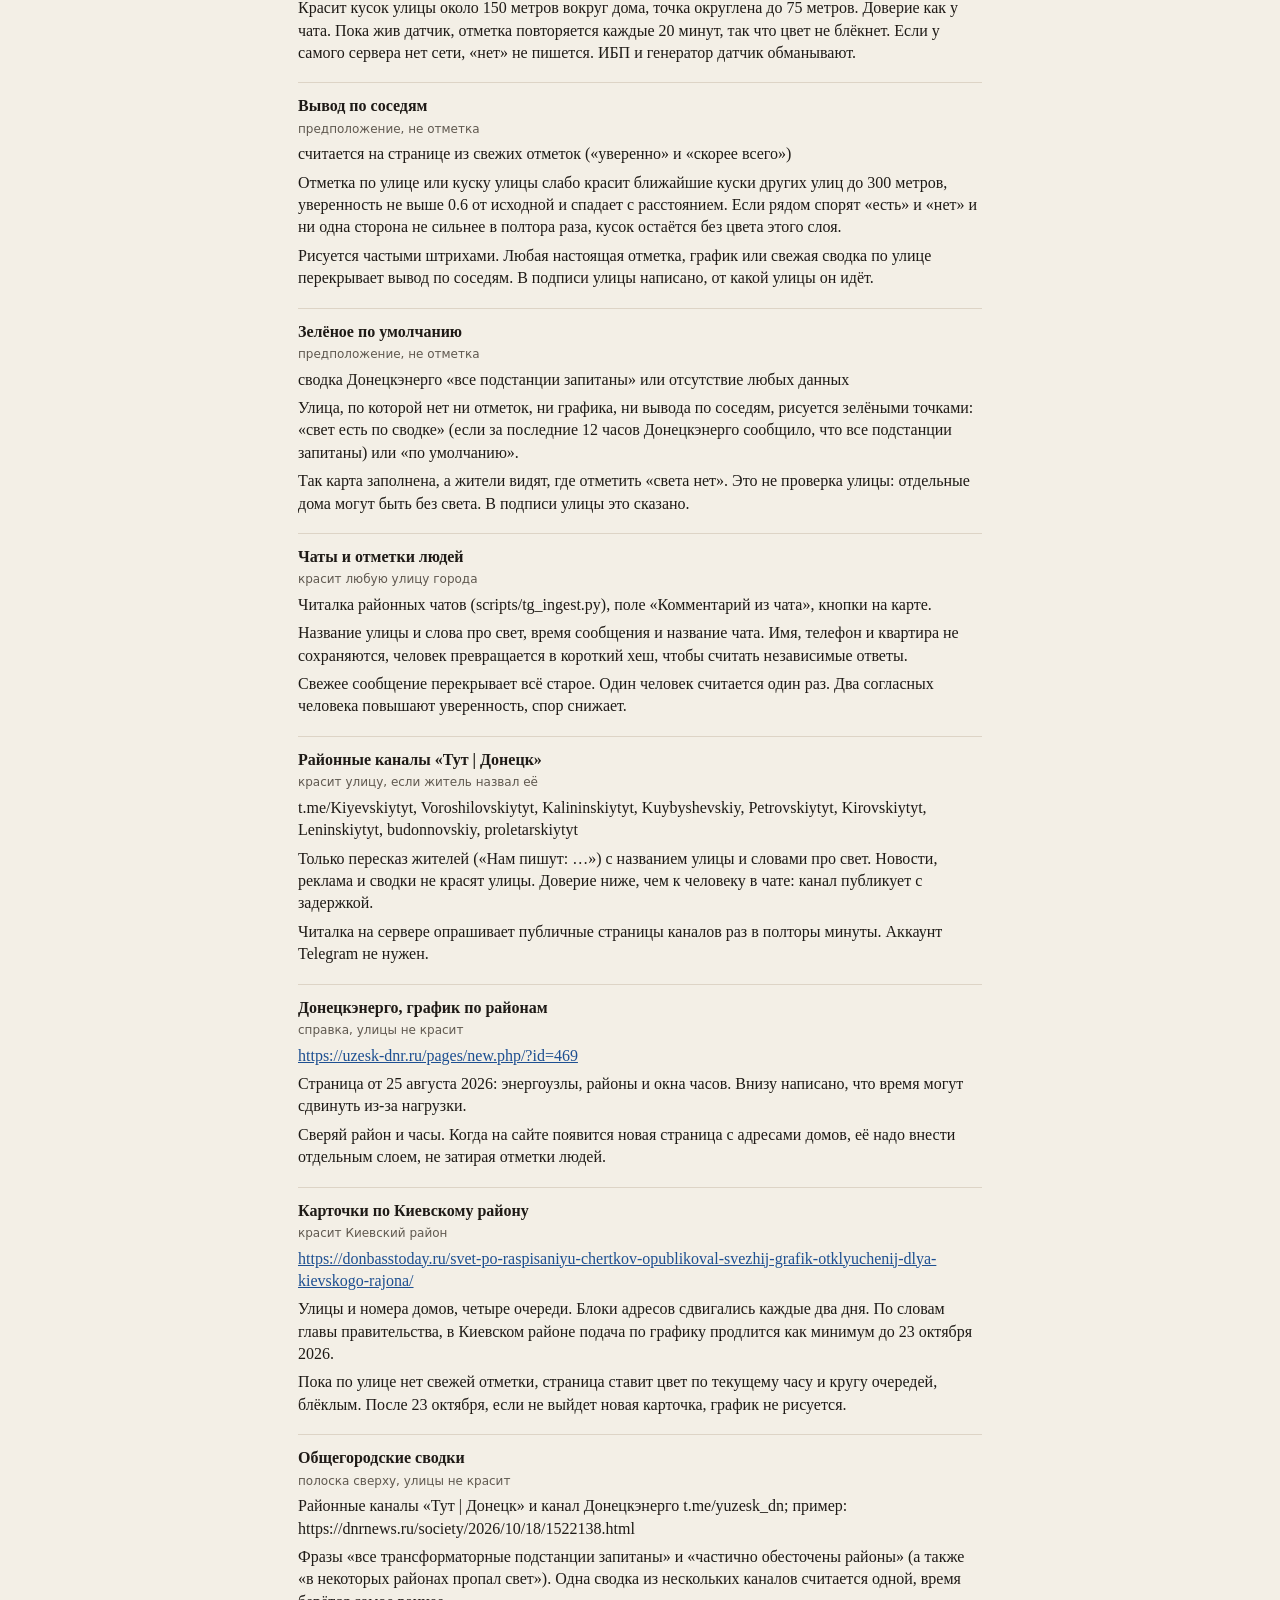
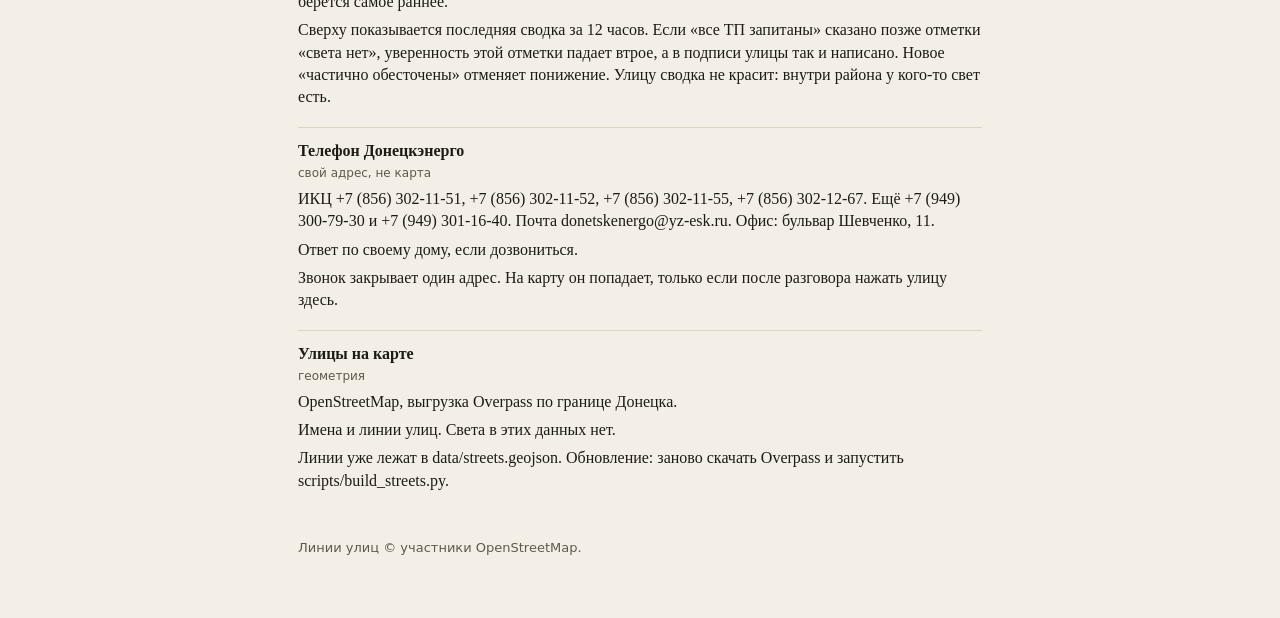
==== commit 6cafb946: "карта живёт разделом портала: префикс /svet и адрес из окружения KARTA_ORIGIN, KARTA_BASE и KARTA_CO" ====
--- a/about.html
+++ b/about.html
@@ -4,10 +4,21 @@
   <meta charset="utf-8">
   <meta name="viewport" content="width=device-width, initial-scale=1">
   <meta name="yandex-verification" content="28be99af0fad154b">
-  <title>О карте света — Донецк</title>
+  <title>Как устроена карта света Донецка: источники, точность, датчики</title>
+  <meta name="description" content="Как считается статус света на улице Донецка: откуда данные, что значит блёклый цвет, чем сплошная линия отличается от пунктира, как подключить датчик у себя дома.">
+  <meta name="robots" content="index, follow">
+  <link rel="canonical" href="https://xn----ctbhcc4athwm3c.xn--p1ai/about">
+  <meta property="og:type" content="article">
+  <meta property="og:site_name" content="Карта света">
+  <meta property="og:locale" content="ru_RU">
+  <meta property="og:title" content="Как устроена карта света Донецка: источники, точность, датчики">
+  <meta property="og:description" content="Как считается статус света на улице Донецка: откуда данные, что значит блёклый цвет, чем сплошная линия отличается от пунктира, как подключить датчик у себя дома.">
+  <meta property="og:url" content="https://xn----ctbhcc4athwm3c.xn--p1ai/about">
+  <meta property="og:image" content="https://xn----ctbhcc4athwm3c.xn--p1ai/og.png">
+  <meta name="twitter:card" content="summary_large_image">
   <link rel="icon" type="image/png" sizes="120x120" href="/favicon-120.png">
   <link rel="apple-touch-icon" href="/apple-touch-icon.png">
-  <link rel="stylesheet" href="styles.css?v=19">
+  <link rel="stylesheet" href="/styles.css?v=21">
   <script>
     (function(m,e,t,r,i,k,a){m[i]=m[i]||function(){(m[i].a=m[i].a||[]).push(arguments)};
     m[i].l=1*new Date();
@@ -20,7 +31,7 @@
 </head>
 <body class="page">
   <article class="about">
-    <p class="eyebrow"><a href="./">← К карте</a></p>
+    <p class="eyebrow"><a href="./">← К карте</a> · <a href="{{HOME}}">Город Донецк</a></p>
     <h1>О карте света</h1>
     <p id="banner" class="banner"></p>
 
--- a/styles.css
+++ b/styles.css
@@ -48,6 +48,18 @@
   background: var(--bg);
 }
 
+/* Последняя отметка: компактная строка, прижата к низу правой панели */
+.last-mark {
+  position: sticky;
+  bottom: 0;
+  padding: 8px 18px 10px;
+  border-top: 1px solid var(--line);
+  background: var(--bg);
+  font: 12px/1.35 ui-sans-serif, system-ui, sans-serif;
+  color: var(--muted);
+}
+.last-mark b { display: block; color: var(--ink); font-weight: 600; }
+
 .mast, .block { padding: 16px 18px; }
 .mast-note { margin: 6px 0 0; color: var(--muted); font: 12px/1.35 ui-sans-serif, system-ui, sans-serif; }
 .block { border-top: 1px solid var(--line); }
@@ -252,6 +264,7 @@
 .swatch.pick { background: var(--pick); }
 .swatch.nbr { background: repeating-linear-gradient(90deg, #5f584f 0 3px, transparent 3px 6px); }
 .swatch.solid { background: #5f584f; }
+.swatch.unv { background: #e08a1e; }
 .swatch.dash { background: repeating-linear-gradient(90deg, #5f584f 0 7px, transparent 7px 10px); }
 .swatch.base { background: radial-gradient(circle, var(--on) 1.4px, transparent 1.8px) 0 50% / 5px 4px repeat-x; }
 .swatch.fade { background: linear-gradient(90deg, var(--on), var(--off)); opacity: 0.4; }
@@ -460,3 +473,29 @@
   aside { width: auto; overflow: visible; border-left: 0; border-top: 1px solid var(--line); }
   #map > .bulletin { top: auto; right: auto; left: 10px; bottom: 56px; max-width: calc(100% - 20px); }
 }
+
+/* Страницы для поисковиков: улицы, районы, график, телефоны */
+.seo h3 { margin: 14px 0 6px; font-size: 15px; font-weight: 600; }
+.seo p { margin: 0 0 10px; }
+.topnav { display: flex; flex-wrap: wrap; gap: 6px 14px; margin-bottom: 14px; font: 13px/1.2 ui-sans-serif, system-ui, sans-serif; }
+.topnav a, .crumbs a { color: var(--pick); text-decoration: none; }
+.crumbs { margin-bottom: 6px; text-transform: none; }
+.status { margin: 0 0 12px; padding: 12px 14px; border: 1px solid var(--line); border-left: 6px solid var(--muted); border-radius: 8px; background: var(--card); }
+.status strong { display: block; margin-bottom: 6px; font-size: 20px; }
+.status.on { border-left-color: var(--on); }
+.status.off { border-left-color: var(--off); }
+.status p { margin: 0 0 6px; font: 14px/1.4 ui-sans-serif, system-ui, sans-serif; }
+.cta { display: inline-block; padding: 14px 20px; text-decoration: none; }
+.pill small { color: var(--muted); }
+.streets { columns: 2 220px; margin: 0; padding-left: 18px; font: 14px/1.7 ui-sans-serif, system-ui, sans-serif; }
+.streets a { color: var(--pick); text-decoration: none; }
+table.grid { width: 100%; border-collapse: collapse; font: 14px/1.4 ui-sans-serif, system-ui, sans-serif; }
+table.grid th, table.grid td { padding: 8px 10px; border: 1px solid var(--line); text-align: center; }
+table.grid th { background: var(--card); font-weight: 600; }
+table.grid td.on { background: #dff0e5; color: var(--on); }
+table.grid td.off { background: #f7dcd8; color: var(--off); }
+table.grid .phones { justify-content: center; }
+.seo .phones a { color: var(--pick); text-decoration: none; }
+.faq h3 { margin-top: 14px; }
+.seo-links { display: flex; flex-wrap: wrap; gap: 6px 14px; font: 14px/1.5 ui-sans-serif, system-ui, sans-serif; }
+.seo-links a { color: var(--pick); text-decoration: none; }
